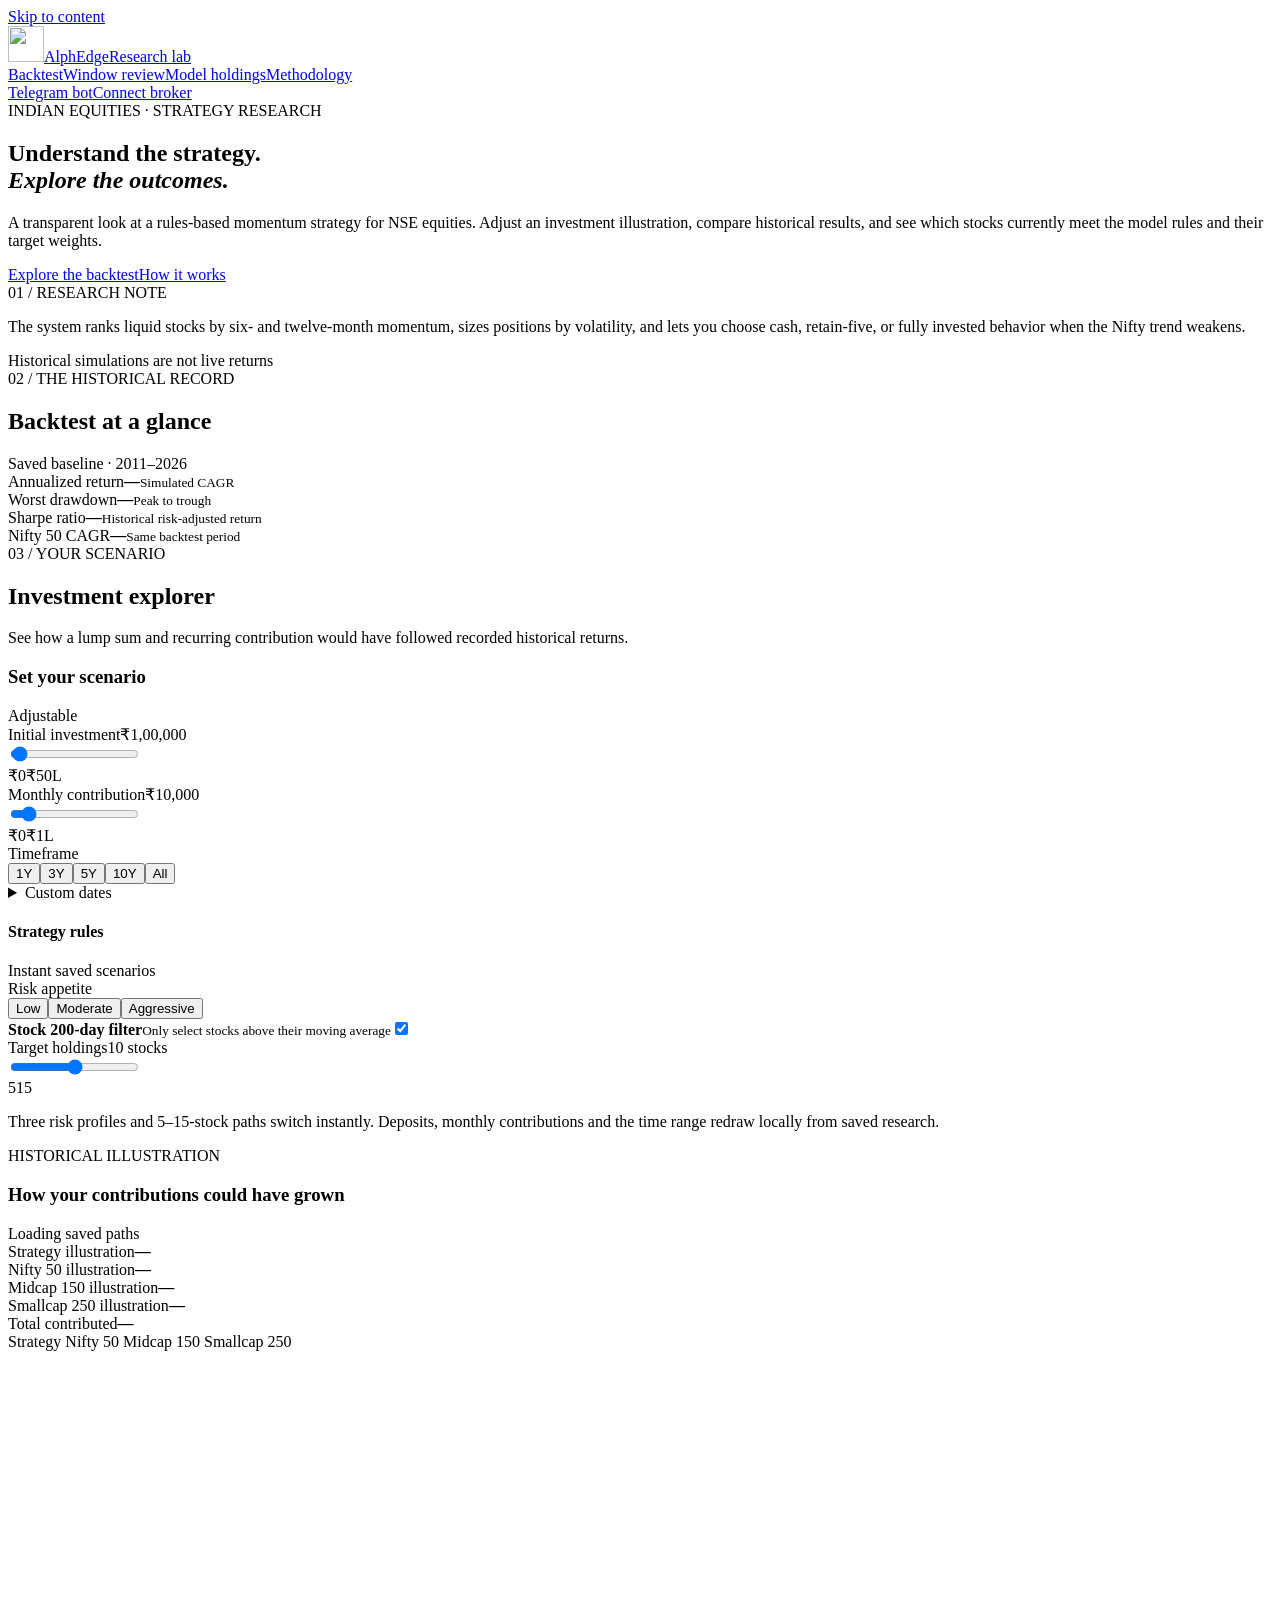
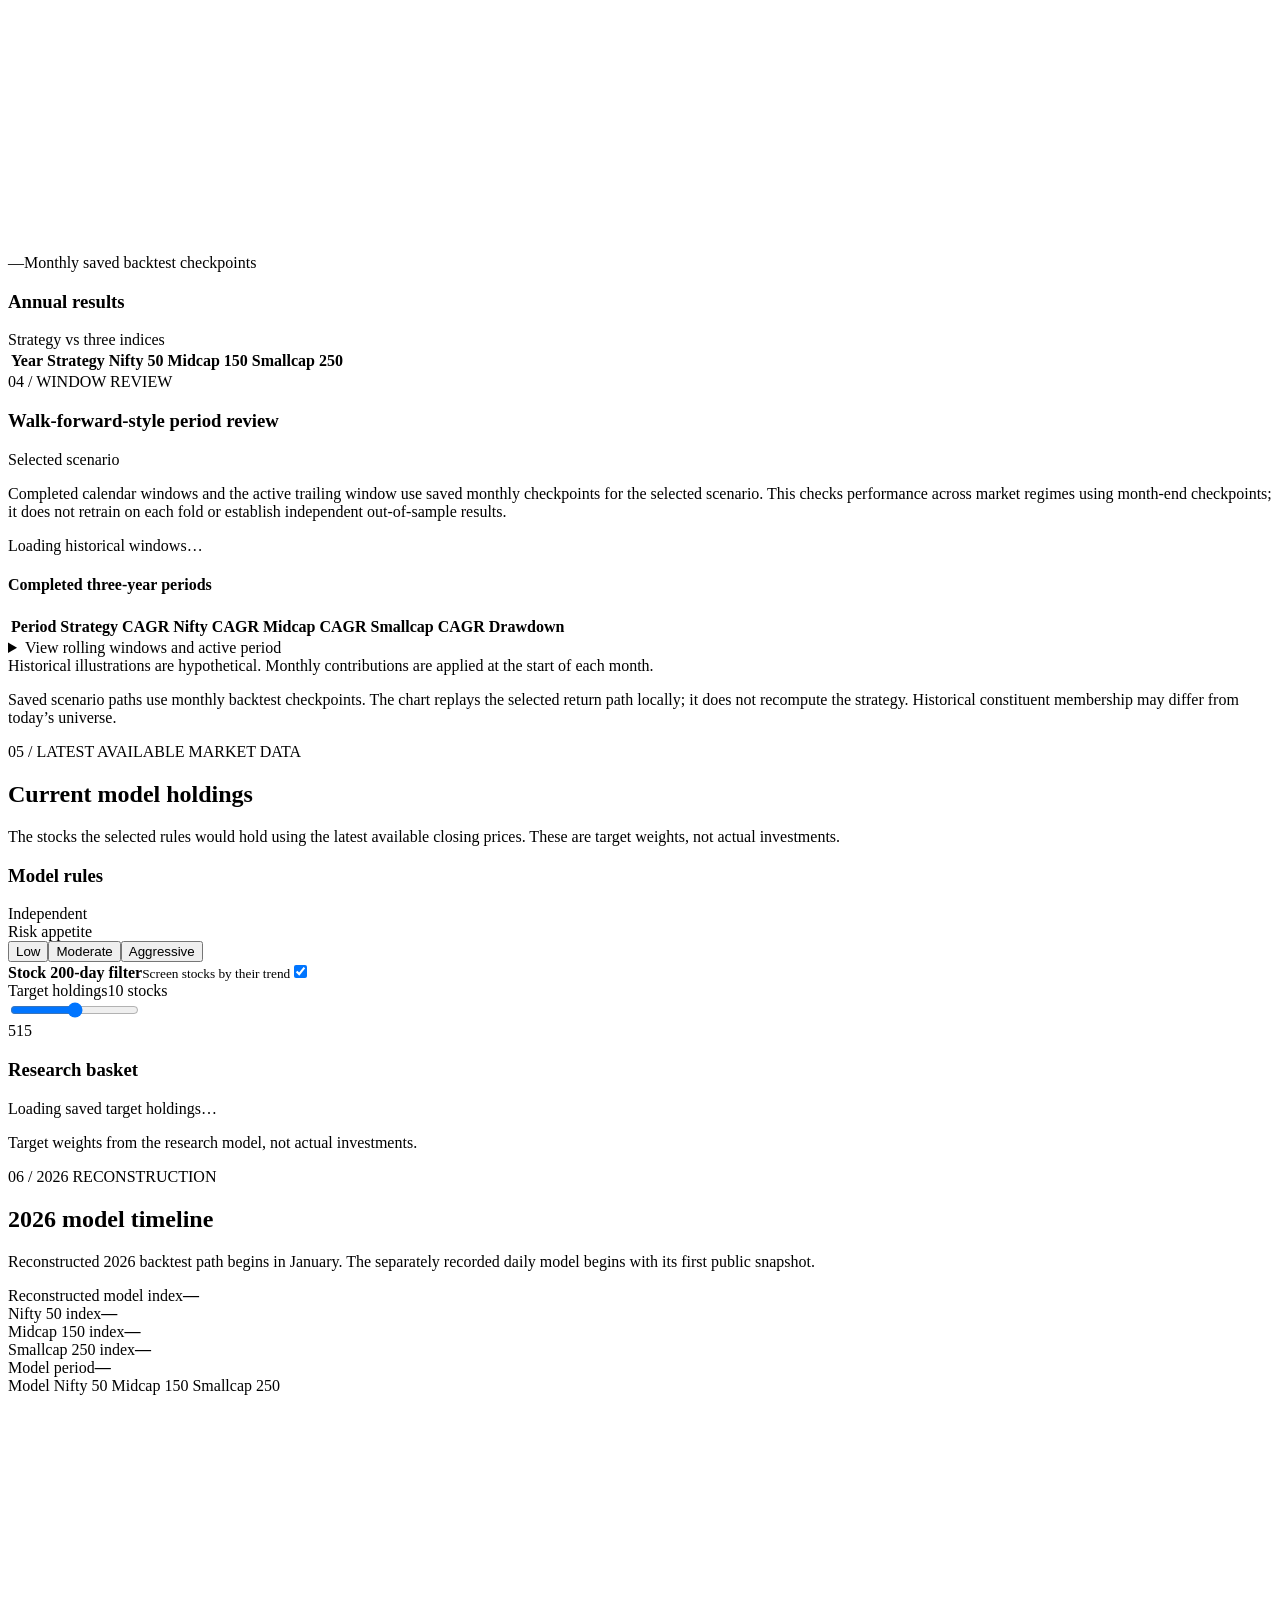
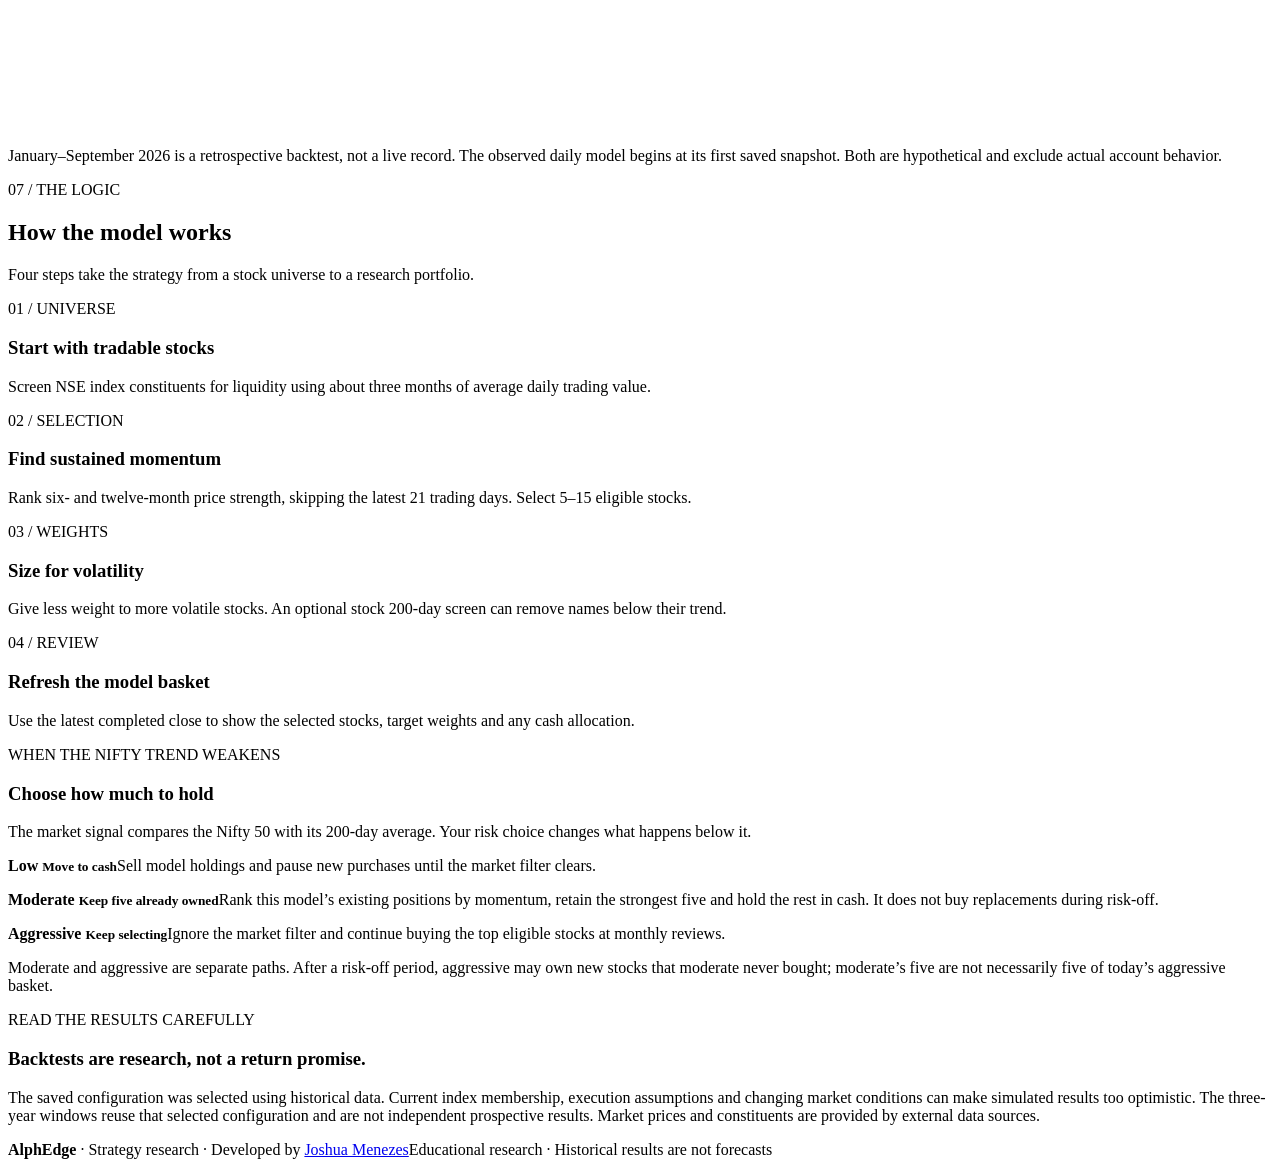
==== hosting/site/index.html @ bfa874ad "Consolidate optional hosting and simplify production repository" ====
<!doctype html>
<!-- SPDX-FileCopyrightText: 2026 Joshua Menezes and AlphEdge contributors | SPDX-License-Identifier: MIT -->
<html lang="en">
<head>
  <meta charset="utf-8">
  <meta name="viewport" content="width=device-width, initial-scale=1">
  <meta name="theme-color" content="#0a1012">
  <meta name="author" content="Joshua Menezes">
  <title>AlphEdge — Strategy research</title>
  <meta name="description" content="Explore AlphEdge's Indian equity momentum research: historical backtests versus Nifty 50 and the model's latest target holdings.">
  <link rel="canonical" href="https://alph-edge.vercel.app/">
  <meta property="og:type" content="website">
  <meta property="og:site_name" content="AlphEdge">
  <meta property="og:title" content="AlphEdge | Systematic NSE equity research">
  <meta property="og:description" content="Explore historical backtests versus Nifty 50 and inspect the model's latest target holdings.">
  <meta property="og:url" content="https://alph-edge.vercel.app/">
  <meta property="og:image" content="https://alph-edge.vercel.app/og-image.png">
  <meta property="og:image:width" content="1200">
  <meta property="og:image:height" content="627">
  <meta property="og:image:alt" content="AlphEdge systematic NSE equity research">
  <meta name="twitter:card" content="summary_large_image">
  <link rel="icon" type="image/svg+xml" href="/logo.svg?v=4">
  <link rel="stylesheet" href="/styles.css?v=13">
  <script>window.ALPHEDGE_STATIC=true</script><script src="/app.js?v=11" defer></script>
</head>
<body>
  <a class="skip" href="#main">Skip to content</a>
  <header class="topbar">
    <div class="shell topbar-inner">
      <a class="brand" href="/" aria-label="AlphEdge home"><img class="brand-mark" src="/logo.svg?v=4" width="36" height="36" alt=""><span>AlphEdge</span><span class="brand-divider"></span><span class="brand-sub">Research lab</span></a>
      <nav aria-label="Page sections"><a href="#explorer">Backtest</a><a href="#walkforward">Window review</a><a href="#portfolio">Model holdings</a><a href="#methodology">Methodology</a></nav>
      <div class="header-actions"><a class="bot-cta" href="https://t.me/AlphEdgeResearchBot" target="_blank" rel="noopener noreferrer" aria-label="Open AlphEdge Research Bot on Telegram">Telegram bot</a><a class="nav-cta" href="https://github.com/Juiceyyyy/AlphEdge#connect-your-own-kite-account-local-only" target="_blank" rel="noopener noreferrer" aria-label="Connect your broker — open setup guide on GitHub">Connect broker</a></div>
    </div>
  </header>

  <main id="main">
    <section class="hero shell">
      <div class="eyebrow"><span class="signal"></span> INDIAN EQUITIES · STRATEGY RESEARCH</div>
      <div class="hero-grid">
        <div>
          <h1>Understand the strategy.<br><em>Explore the outcomes.</em></h1>
          <p class="lead">A transparent look at a rules-based momentum strategy for NSE equities. Adjust an investment illustration, compare historical results, and see which stocks currently meet the model rules and their target weights.</p>
          <div class="hero-actions"><a class="button primary" href="#explorer">Explore the backtest</a><a class="text-link" href="#methodology">How it works</a></div>
        </div>
        <div class="hero-note"><span class="note-index">01 / RESEARCH NOTE</span><p>The system ranks liquid stocks by six- and twelve-month momentum, sizes positions by volatility, and lets you choose cash, retain-five, or fully invested behavior when the Nifty trend weakens.</p><span class="note-foot">Historical simulations are not live returns</span></div>
      </div>
    </section>

    <section class="shell summary" aria-labelledby="results-heading">
      <div class="section-top"><div><span class="kicker">02 / THE HISTORICAL RECORD</span><h2 id="results-heading">Backtest at a glance</h2></div><span id="kpi-source" class="source-label">Saved baseline · 2011–2026</span></div>
      <div class="stat-grid">
        <article class="stat"><span>Annualized return</span><strong id="kpi-cagr">—</strong><small>Simulated CAGR</small></article>
        <article class="stat"><span>Worst drawdown</span><strong id="kpi-drawdown">—</strong><small>Peak to trough</small></article>
        <article class="stat"><span>Sharpe ratio</span><strong id="kpi-sharpe">—</strong><small>Historical risk-adjusted return</small></article>
        <article class="stat"><span>Nifty 50 CAGR</span><strong id="kpi-benchmark">—</strong><small>Same backtest period</small></article>
      </div>
    </section>

    <section class="section-tint" id="explorer" aria-labelledby="explorer-heading"><div class="shell">
      <div class="section-top"><div><span class="kicker">03 / YOUR SCENARIO</span><h2 id="explorer-heading">Investment explorer</h2><p>See how a lump sum and recurring contribution would have followed recorded historical returns.</p></div></div>
      <div class="explorer-grid">
        <aside class="controls card" aria-label="Investment and strategy settings">
          <div class="card-head"><h3>Set your scenario</h3><span class="chip">Adjustable</span></div>
          <div class="control"><div class="control-head"><label for="lump">Initial investment</label><output id="lump-value" for="lump">₹1,00,000</output></div><input type="range" id="lump" min="0" max="5000000" step="10000" value="100000"><div class="scale"><span>₹0</span><span>₹50L</span></div></div>
          <div class="control"><div class="control-head"><label for="sip">Monthly contribution</label><output id="sip-value" for="sip">₹10,000</output></div><input type="range" id="sip" min="0" max="100000" step="1000" value="10000"><div class="scale"><span>₹0</span><span>₹1L</span></div></div>
          <div class="timeframe"><span class="field-label">Timeframe</span><div class="period-pills" role="group" aria-label="Chart timeframe"><button type="button" data-period="12">1Y</button><button type="button" data-period="36">3Y</button><button type="button" data-period="60" class="active">5Y</button><button type="button" data-period="120">10Y</button><button type="button" data-period="all">All</button></div><details class="custom-period"><summary>Custom dates</summary><div class="date-range"><div class="control"><label for="start-month">From</label><input id="start-month" type="month"></div><div class="control"><label for="end-month">Through</label><input id="end-month" type="month"></div></div></details></div>
          <div class="rule"></div>
          <div class="control-head strategy-label"><h4>Strategy rules</h4><span>Instant saved scenarios</span></div>
          <div class="control"><div class="control-head"><span id="risk-label">Risk appetite</span></div><input id="risk-profile" type="hidden" value="moderate"><div class="risk-segment" data-risk-control="risk-profile" data-active="moderate" role="group" aria-labelledby="risk-label" aria-describedby="risk-explanation"><span class="risk-pill" aria-hidden="true"></span><button type="button" data-risk="low" aria-pressed="false">Low</button><button type="button" data-risk="moderate" aria-pressed="true">Moderate</button><button type="button" data-risk="aggressive" aria-pressed="false">Aggressive</button></div></div>
          <label class="switch-row"><span><strong>Stock 200-day filter</strong><small>Only select stocks above their moving average</small></span><input id="stock" type="checkbox" checked role="switch"><span class="switch-ui" aria-hidden="true"></span></label>
          <div class="control hold"><div class="control-head"><label for="holdings">Target holdings</label><output id="holdings-value" for="holdings">10 stocks</output></div><input type="range" id="holdings" min="5" max="15" step="1" value="10"><div class="scale"><span>5</span><span>15</span></div></div>
          <p class="control-hint">Three risk profiles and 5–15-stock paths switch instantly. Deposits, monthly contributions and the time range redraw locally from saved research.</p>
        </aside>
        <div class="results">
          <div class="chart-card card">
            <div class="chart-header"><div><span class="kicker">HISTORICAL ILLUSTRATION</span><h3>How your contributions could have grown</h3></div><span id="chart-mode" class="mode">Loading saved paths</span></div>
            <div class="totals"><div><span>Strategy illustration</span><strong id="strategy-total">—</strong></div><div><span>Nifty 50 illustration</span><strong id="benchmark-total">—</strong></div><div><span>Midcap 150 illustration</span><strong id="midcap-total">—</strong></div><div><span>Smallcap 250 illustration</span><strong id="smallcap-total">—</strong></div><div><span>Total contributed</span><strong id="contributed-total">—</strong></div></div>
            <div class="legend"><span><i class="key strategy-key"></i> Strategy</span><span><i class="key benchmark-key"></i> Nifty 50</span><span><i class="key midcap-key"></i> Midcap 150</span><span><i class="key smallcap-key"></i> Smallcap 250</span></div>
            <div class="chart-wrap interactive-chart"><div id="growth-tooltip" class="chart-tooltip" role="status" hidden></div><svg id="growth-chart" viewBox="0 0 760 300" preserveAspectRatio="none" role="img" aria-label="Historical investment illustration chart"></svg></div>
            <div class="chart-footer"><span id="chart-period">—</span><span id="chart-detail">Monthly saved backtest checkpoints</span></div>
          </div>
          <div class="backtest-detail card"><div class="card-head"><h3>Annual results</h3><span class="chip outline">Strategy vs three indices</span></div><div class="table-scroll"><table><thead><tr><th>Year</th><th>Strategy</th><th>Nifty 50</th><th>Midcap 150</th><th>Smallcap 250</th></tr></thead><tbody id="annual-results"></tbody></table></div></div>
          <div class="backtest-detail card" id="walkforward"><div class="card-head"><div><span class="kicker">04 / WINDOW REVIEW</span><h3>Walk-forward-style period review</h3></div><span class="chip outline">Selected scenario</span></div><p class="table-note">Completed calendar windows and the active trailing window use saved monthly checkpoints for the selected scenario. This checks performance across market regimes using month-end checkpoints; it does not retrain on each fold or establish independent out-of-sample results.</p><div id="walkforward-summary" class="window-summary" aria-live="polite">Loading historical windows…</div><h4>Completed three-year periods</h4><div class="table-scroll"><table><thead><tr><th>Period</th><th>Strategy CAGR</th><th>Nifty CAGR</th><th>Midcap CAGR</th><th>Smallcap CAGR</th><th>Drawdown</th></tr></thead><tbody id="window-results"></tbody></table></div><details class="rolling-detail"><summary>View rolling windows and active period</summary><div class="table-scroll"><table><thead><tr><th>Period</th><th>Strategy CAGR</th><th>Nifty CAGR</th><th>Midcap CAGR</th><th>Smallcap CAGR</th><th>Drawdown</th></tr></thead><tbody id="rolling-results"></tbody></table></div></details></div>
          <div id="scenario-message" class="message" role="status" aria-live="polite">Historical illustrations are hypothetical. Monthly contributions are applied at the start of each month.</div>
        </div>
      </div>
      <p class="disclosure">Saved scenario paths use monthly backtest checkpoints. The chart replays the selected return path locally; it does not recompute the strategy. Historical constituent membership may differ from today’s universe.</p>
    </div></section>

    <section class="shell portfolio-section" id="portfolio" aria-labelledby="portfolio-heading">
      <div class="section-top"><div><span class="kicker">05 / LATEST AVAILABLE MARKET DATA</span><h2 id="portfolio-heading">Current model holdings</h2><p>The stocks the selected rules would hold using the latest available closing prices. These are target weights, not actual investments.</p></div></div>
      <div class="holdings-layout">
        <aside class="controls card" aria-label="Model holdings settings">
          <div class="card-head"><h3>Model rules</h3><span class="chip">Independent</span></div>
          <div class="control"><div class="control-head"><span id="model-risk-label">Risk appetite</span></div><input id="model-risk-profile" type="hidden" value="moderate"><div class="risk-segment" data-risk-control="model-risk-profile" data-active="moderate" role="group" aria-labelledby="model-risk-label" aria-describedby="risk-explanation"><span class="risk-pill" aria-hidden="true"></span><button type="button" data-risk="low" aria-pressed="false">Low</button><button type="button" data-risk="moderate" aria-pressed="true">Moderate</button><button type="button" data-risk="aggressive" aria-pressed="false">Aggressive</button></div></div>
          <label class="switch-row"><span><strong>Stock 200-day filter</strong><small>Screen stocks by their trend</small></span><input id="model-stock" type="checkbox" checked role="switch"><span class="switch-ui" aria-hidden="true"></span></label>
          <div class="control hold"><div class="control-head"><label for="model-holdings">Target holdings</label><output id="model-holdings-value" for="model-holdings">10 stocks</output></div><input type="range" id="model-holdings" min="5" max="15" step="1" value="10"><div class="scale"><span>5</span><span>15</span></div></div>
        </aside>
        <div class="card holdings-card"><div class="card-head"><div><h3>Research basket</h3><span id="candidate-status" class="candidate-status" role="status" aria-live="polite">Loading saved target holdings…</span></div></div><div id="candidate-positions" class="position-list" aria-live="polite"></div><p id="basket-note" class="basket-note">Target weights from the research model, not actual investments.</p></div>
      </div>
    </section>

    <section class="shell forward-section" aria-labelledby="forward-heading">
      <div class="section-top"><div><span class="kicker">06 / 2026 RECONSTRUCTION</span><h2 id="forward-heading">2026 model timeline</h2><p>Reconstructed 2026 backtest path begins in January. The separately recorded daily model begins with its first public snapshot.</p></div></div>
      <div class="card chart-card"><div class="totals"><div><span>Reconstructed model index</span><strong id="forward-model">—</strong></div><div><span>Nifty 50 index</span><strong id="forward-nifty">—</strong></div><div><span>Midcap 150 index</span><strong id="forward-midcap">—</strong></div><div><span>Smallcap 250 index</span><strong id="forward-smallcap">—</strong></div><div><span>Model period</span><strong id="forward-period" class="period-value">—</strong></div></div><div class="legend"><span><i class="key strategy-key"></i> Model</span><span><i class="key benchmark-key"></i> Nifty 50</span><span><i class="key midcap-key"></i> Midcap 150</span><span><i class="key smallcap-key"></i> Smallcap 250</span></div><div class="chart-wrap forward-wrap"><svg id="forward-chart" viewBox="0 0 760 200" preserveAspectRatio="none" role="img" aria-label="Forward research record pending"></svg></div><p class="basket-note">January–September 2026 is a retrospective backtest, not a live record. The observed daily model begins at its first saved snapshot. Both are hypothetical and exclude actual account behavior.</p></div>
    </section>

    <section class="section-tint method" id="methodology" aria-labelledby="method-heading"><div class="shell">
      <div class="section-top"><div><span class="kicker">07 / THE LOGIC</span><h2 id="method-heading">How the model works</h2><p>Four steps take the strategy from a stock universe to a research portfolio.</p></div></div>
      <div class="method-grid">
        <article><span class="method-index">01 / UNIVERSE</span><h3>Start with tradable stocks</h3><p>Screen NSE index constituents for liquidity using about three months of average daily trading value.</p></article>
        <article><span class="method-index">02 / SELECTION</span><h3>Find sustained momentum</h3><p>Rank six- and twelve-month price strength, skipping the latest 21 trading days. Select 5–15 eligible stocks.</p></article>
        <article><span class="method-index">03 / WEIGHTS</span><h3>Size for volatility</h3><p>Give less weight to more volatile stocks. An optional stock 200-day screen can remove names below their trend.</p></article>
        <article><span class="method-index">04 / REVIEW</span><h3>Refresh the model basket</h3><p>Use the latest completed close to show the selected stocks, target weights and any cash allocation.</p></article>
      </div>
      <div id="risk-explanation" class="risk-explanation"><div class="risk-heading"><span class="kicker">WHEN THE NIFTY TREND WEAKENS</span><h3>Choose how much to hold</h3><p>The market signal compares the Nifty 50 with its 200-day average. Your risk choice changes what happens below it.</p></div><div class="risk-options"><p><strong>Low <small>Move to cash</small></strong><span>Sell model holdings and pause new purchases until the market filter clears.</span></p><p><strong>Moderate <small>Keep five already owned</small></strong><span>Rank this model’s existing positions by momentum, retain the strongest five and hold the rest in cash. It does not buy replacements during risk-off.</span></p><p><strong>Aggressive <small>Keep selecting</small></strong><span>Ignore the market filter and continue buying the top eligible stocks at monthly reviews.</span></p></div><p class="risk-footnote">Moderate and aggressive are separate paths. After a risk-off period, aggressive may own new stocks that moderate never bought; moderate’s five are not necessarily five of today’s aggressive basket.</p></div>
      <div class="research-note"><div><span class="kicker">READ THE RESULTS CAREFULLY</span><h3>Backtests are research, not a return promise.</h3></div><p>The saved configuration was selected using historical data. Current index membership, execution assumptions and changing market conditions can make simulated results too optimistic. The three-year windows reuse that selected configuration and are not independent prospective results. Market prices and constituents are provided by external data sources.</p></div>
    </div></section>
  </main>
  <footer><div class="shell footer-inner"><span><strong>AlphEdge</strong> · Strategy research · Developed by <a href="https://github.com/Juiceyyyy" rel="author">Joshua Menezes</a></span><span>Educational research · Historical results are not forecasts</span></div></footer>
</body>
</html>
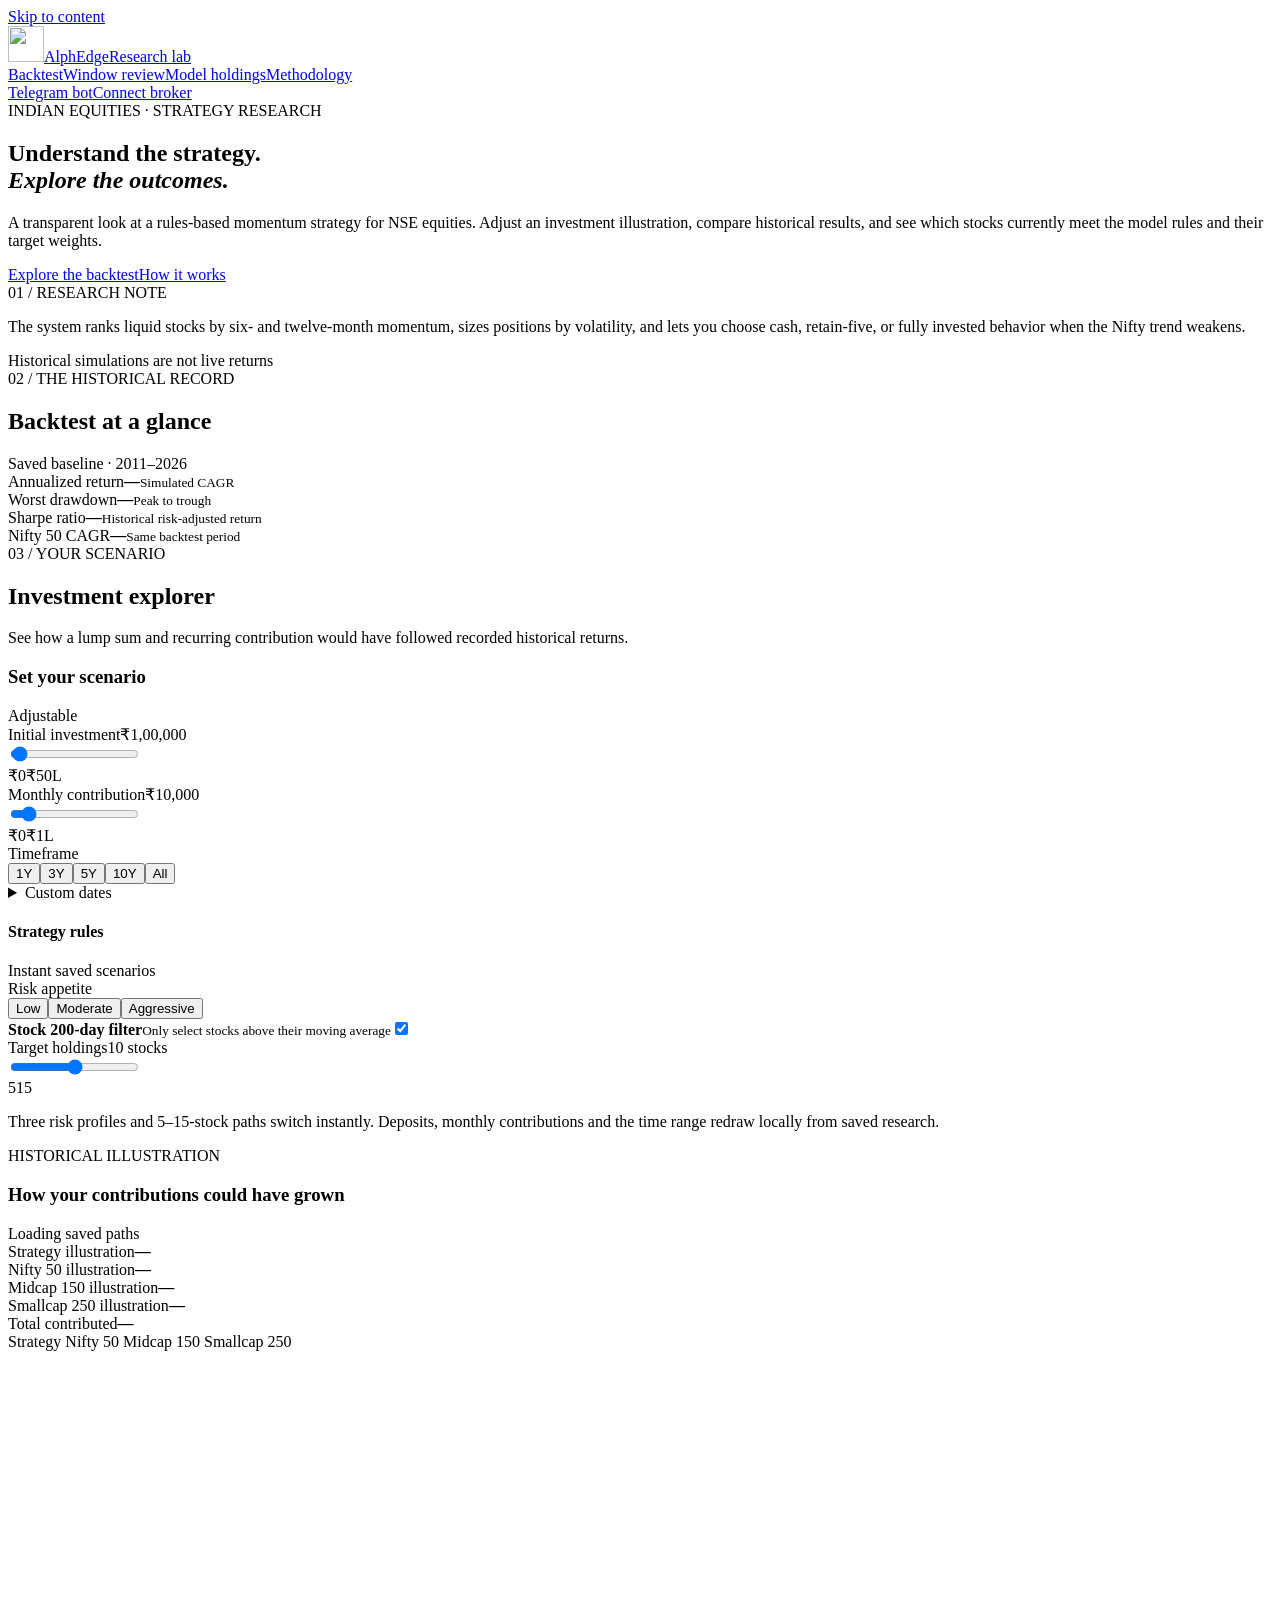
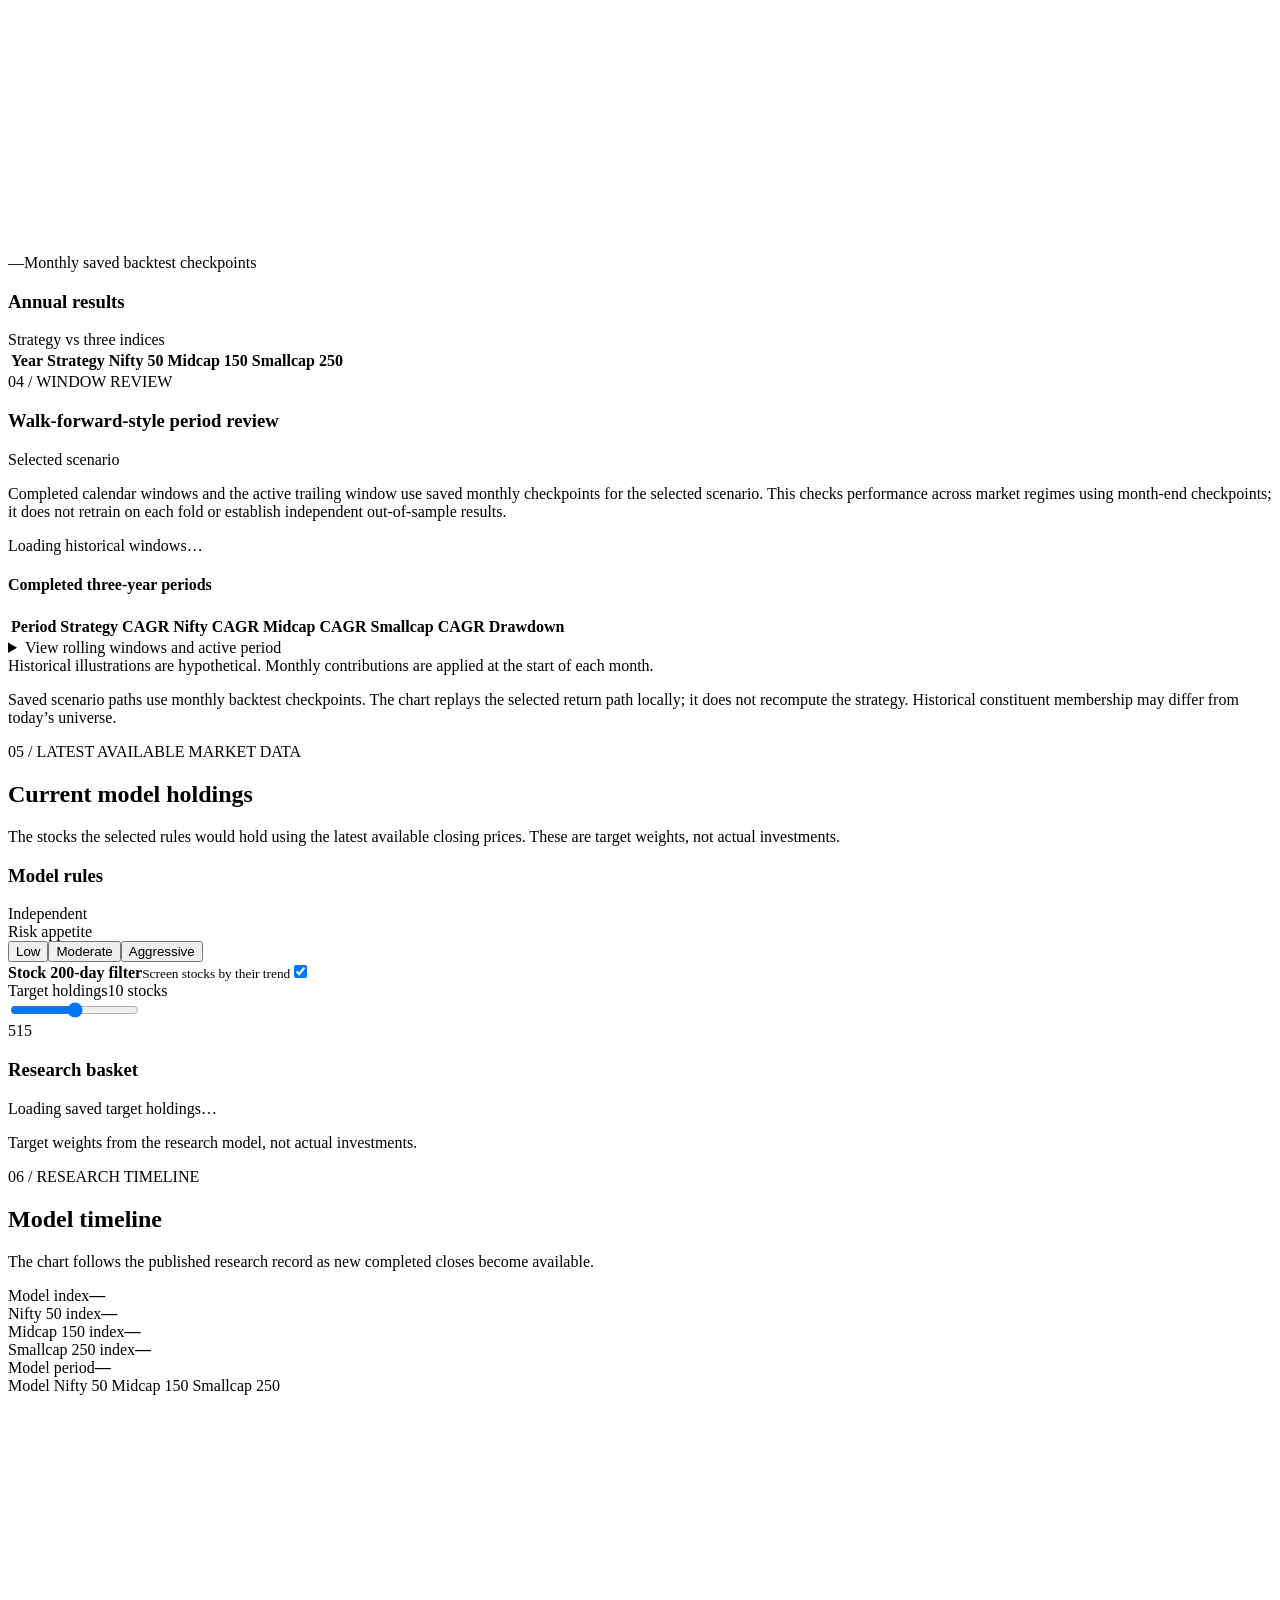
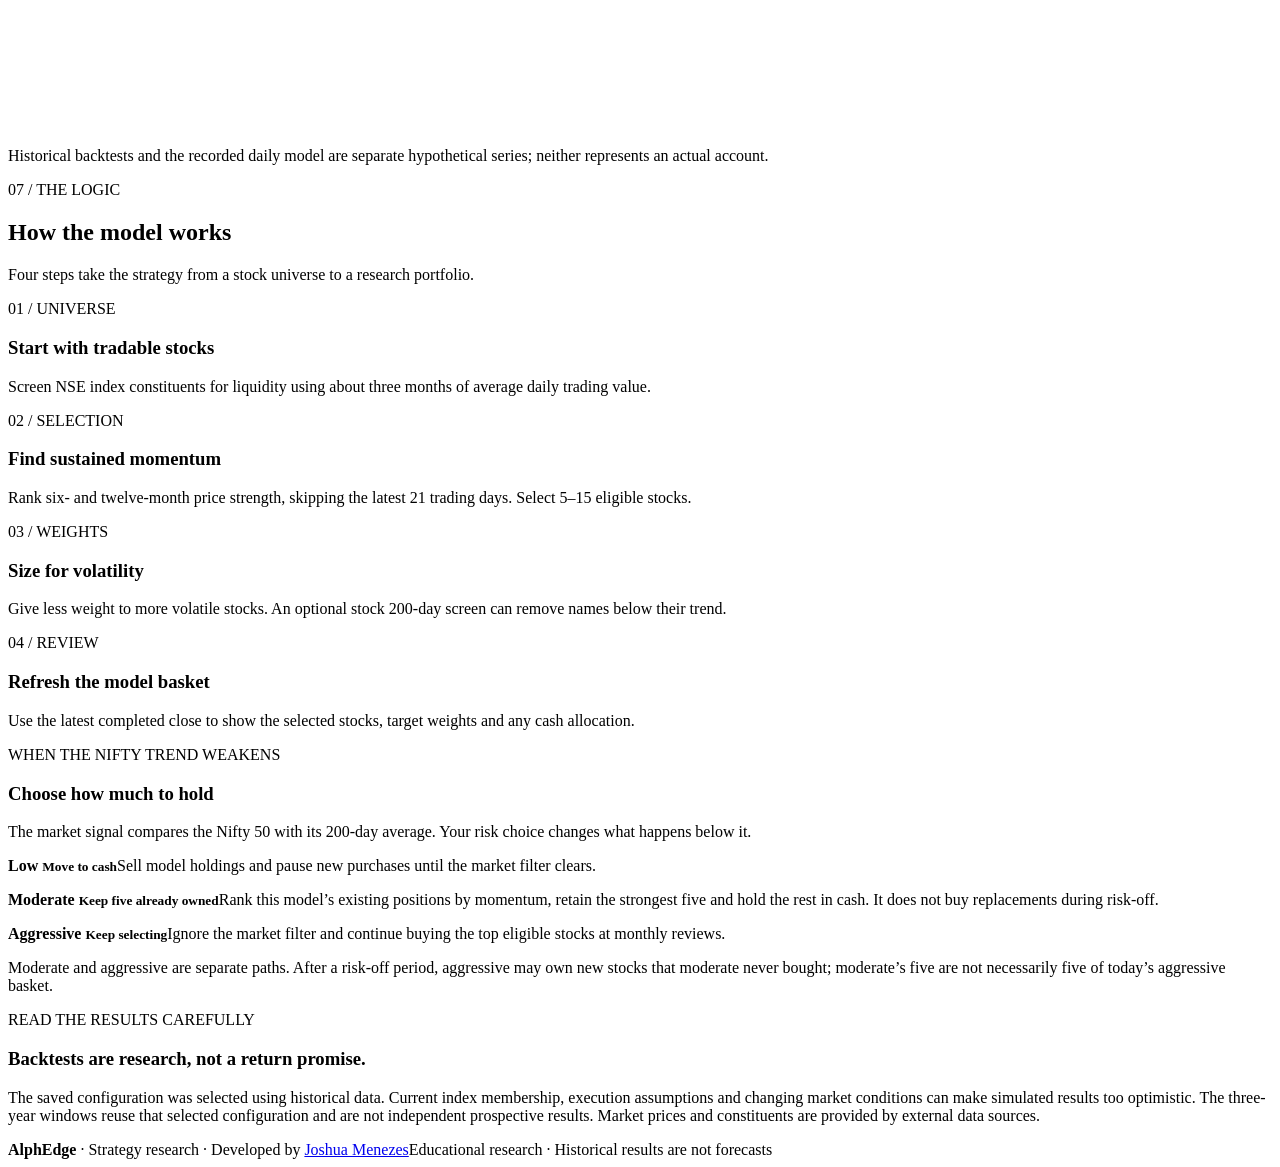
==== commit aaef1a87: "Make research timeline follow recorded years after 2026" ====
--- a/hosting/site/index.html
+++ b/hosting/site/index.html
@@ -21,7 +21,7 @@
   <meta name="twitter:card" content="summary_large_image">
   <link rel="icon" type="image/svg+xml" href="/logo.svg?v=4">
   <link rel="stylesheet" href="/styles.css?v=13">
-  <script>window.ALPHEDGE_STATIC=true</script><script src="/app.js?v=11" defer></script>
+  <script>window.ALPHEDGE_STATIC=true</script><script src="/app.js?v=14" defer></script>
 </head>
 <body>
   <a class="skip" href="#main">Skip to content</a>
@@ -101,8 +101,8 @@
     </section>
 
     <section class="shell forward-section" aria-labelledby="forward-heading">
-      <div class="section-top"><div><span class="kicker">06 / 2026 RECONSTRUCTION</span><h2 id="forward-heading">2026 model timeline</h2><p>Reconstructed 2026 backtest path begins in January. The separately recorded daily model begins with its first public snapshot.</p></div></div>
-      <div class="card chart-card"><div class="totals"><div><span>Reconstructed model index</span><strong id="forward-model">—</strong></div><div><span>Nifty 50 index</span><strong id="forward-nifty">—</strong></div><div><span>Midcap 150 index</span><strong id="forward-midcap">—</strong></div><div><span>Smallcap 250 index</span><strong id="forward-smallcap">—</strong></div><div><span>Model period</span><strong id="forward-period" class="period-value">—</strong></div></div><div class="legend"><span><i class="key strategy-key"></i> Model</span><span><i class="key benchmark-key"></i> Nifty 50</span><span><i class="key midcap-key"></i> Midcap 150</span><span><i class="key smallcap-key"></i> Smallcap 250</span></div><div class="chart-wrap forward-wrap"><svg id="forward-chart" viewBox="0 0 760 200" preserveAspectRatio="none" role="img" aria-label="Forward research record pending"></svg></div><p class="basket-note">January–September 2026 is a retrospective backtest, not a live record. The observed daily model begins at its first saved snapshot. Both are hypothetical and exclude actual account behavior.</p></div>
+      <div class="section-top"><div><span class="kicker">06 / RESEARCH TIMELINE</span><h2 id="forward-heading">Model timeline</h2><p id="forward-description">The chart follows the published research record as new completed closes become available.</p></div></div>
+      <div class="card chart-card"><div class="totals"><div><span id="forward-model-label">Model index</span><strong id="forward-model">—</strong></div><div><span>Nifty 50 index</span><strong id="forward-nifty">—</strong></div><div><span>Midcap 150 index</span><strong id="forward-midcap">—</strong></div><div><span>Smallcap 250 index</span><strong id="forward-smallcap">—</strong></div><div><span>Model period</span><strong id="forward-period" class="period-value">—</strong></div></div><div class="legend"><span><i class="key strategy-key"></i> Model</span><span><i class="key benchmark-key"></i> Nifty 50</span><span><i class="key midcap-key"></i> Midcap 150</span><span><i class="key smallcap-key"></i> Smallcap 250</span></div><div class="chart-wrap forward-wrap"><svg id="forward-chart" viewBox="0 0 760 200" preserveAspectRatio="none" role="img" aria-label="Forward research record pending"></svg></div><p class="basket-note" id="forward-note">Historical backtests and the recorded daily model are separate hypothetical series; neither represents an actual account.</p></div>
     </section>
 
     <section class="section-tint method" id="methodology" aria-labelledby="method-heading"><div class="shell">
